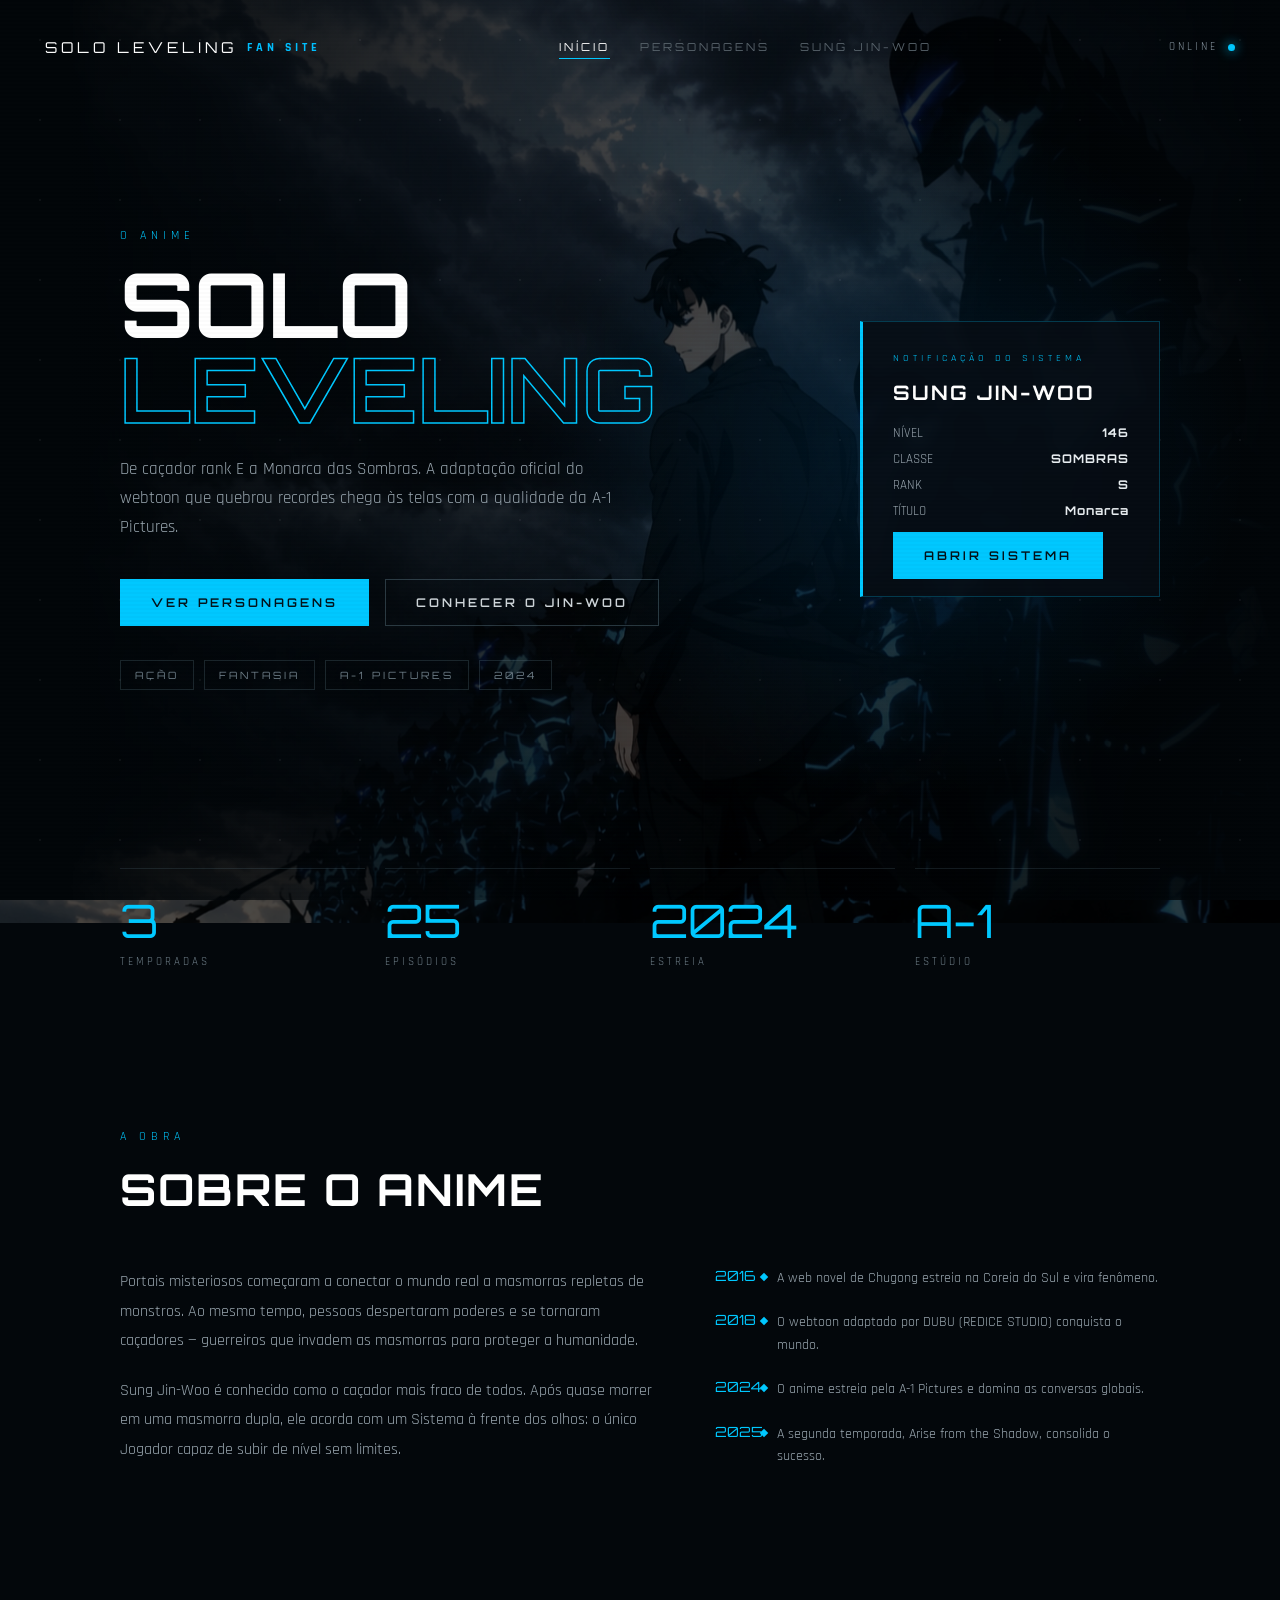
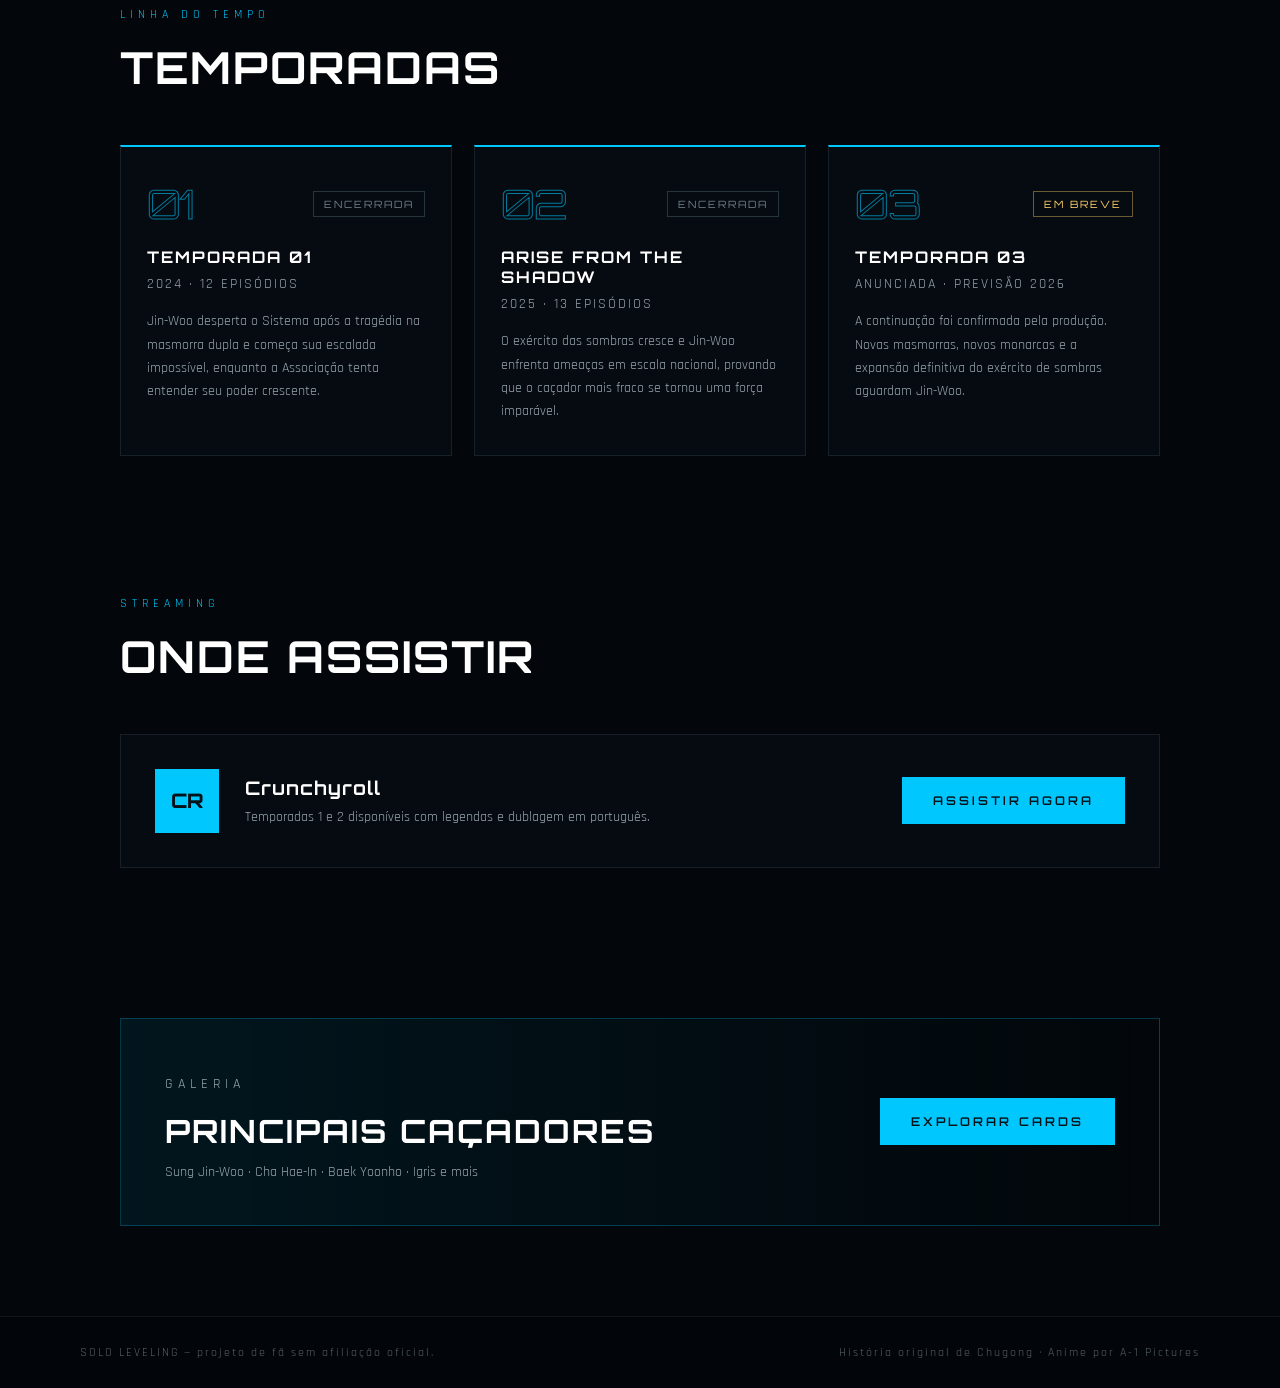
==== index.html @ c778646a "feat: implementar páginas de detalhes dos personagens e reformular a interface com novos assets e es" ====
<!DOCTYPE html>
<html lang="pt-BR">
<head>
    <meta charset="UTF-8">
    <meta name="viewport" content="width=device-width, initial-scale=1.0">

    <title>Solo Leveling | Fan Site do Anime</title>

    <link rel="stylesheet" href="css/base.css?v=4">
    <link rel="stylesheet" href="css/home.css?v=4">

    <link rel="preconnect" href="https://fonts.googleapis.com">
    <link rel="preconnect" href="https://fonts.gstatic.com" crossorigin>
    <link href="https://fonts.googleapis.com/css2?family=Rajdhani:wght@300;400;500;600;700&family=Orbitron:wght@400;500;600;700;800;900&display=swap" rel="stylesheet">
</head>

<body>

    <div class="background"></div>
    <div class="overlay"></div>
    <div class="particles"></div>
    <div class="scanlines"></div>

    <header>

        <a href="index.html" class="logo">
            <span>SOLO LEVELING</span>
            <strong>FAN SITE</strong>
        </a>

        <nav class="header-nav">
            <a href="index.html" class="header-link active">INÍCIO</a>
            <a href="personagens.html" class="header-link">PERSONAGENS</a>
            <a href="sung-jin-woo.html" class="header-link">SUNG JIN-WOO</a>
        </nav>

        <div class="status">
            ONLINE
            <span></span>
        </div>

    </header>

    <main class="wrap">

        <section class="hero" id="inicio">

            <div class="hero-copy reveal">
                <p class="eyebrow">O ANIME</p>
                <h1>SOLO <span>LEVELING</span></h1>
                <p class="lead">De caçador rank E a Monarca das Sombras. A adaptação oficial do webtoon que quebrou recordes chega às telas com a qualidade da A-1 Pictures.</p>

                <div class="hero-actions">
                    <a class="btn btn-primary" href="personagens.html">VER PERSONAGENS</a>
                    <a class="btn btn-ghost" href="sung-jin-woo.html">CONHECER O JIN-WOO</a>
                </div>

                <ul class="tag-row">
                    <li>AÇÃO</li>
                    <li>FANTASIA</li>
                    <li>A-1 PICTURES</li>
                    <li>2024</li>
                </ul>
            </div>

            <aside class="status-card reveal">
                <p class="sc-head">NOTIFICAÇÃO DO SISTEMA</p>
                <h2>SUNG JIN-WOO</h2>

                <div class="sc-list">
                    <div>NÍVEL<strong>146</strong></div>
                    <div>CLASSE<strong>SOMBRAS</strong></div>
                    <div>RANK<strong>S</strong></div>
                    <div>TÍTULO<strong>Monarca</strong></div>
                </div>

                <a class="btn btn-primary sc-btn" href="sung-jin-woo.html">ABRIR SISTEMA</a>
            </aside>

        </section>


        <section class="stats-row reveal">
            <div class="stat"><span class="stat-num" data-valor="3">0</span><small>TEMPORADAS</small></div>
            <div class="stat"><span class="stat-num" data-valor="25">0</span><small>EPISÓDIOS</small></div>
            <div class="stat"><span class="stat-num" data-valor="2024">0</span><small>ESTREIA</small></div>
            <div class="stat"><span class="stat-num">A-1</span><small>ESTÚDIO</small></div>
        </section>


        <section class="section" id="sobre">

            <header class="section-head reveal">
                <p class="eyebrow">A OBRA</p>
                <h2>SOBRE O ANIME</h2>
            </header>

            <div class="about-grid">

                <div class="about-text reveal">
                    <p>Portais misteriosos começaram a conectar o mundo real a masmorras repletas de monstros. Ao mesmo tempo, pessoas despertaram poderes e se tornaram caçadores — guerreiros que invadem as masmorras para proteger a humanidade.</p>
                    <p>Sung Jin-Woo é conhecido como o caçador mais fraco de todos. Após quase morrer em uma masmorra dupla, ele acorda com um Sistema à frente dos olhos: o único Jogador capaz de subir de nível sem limites.</p>
                </div>

                <ol class="timeline reveal">
                    <li><span>2016</span>A web novel de Chugong estreia na Coreia do Sul e vira fenômeno.</li>
                    <li><span>2018</span>O webtoon adaptado por DUBU (REDICE STUDIO) conquista o mundo.</li>
                    <li><span>2024</span>O anime estreia pela A-1 Pictures e domina as conversas globais.</li>
                    <li><span>2025</span>A segunda temporada, Arise from the Shadow, consolida o sucesso.</li>
                </ol>

            </div>

        </section>


        <section class="section" id="temporadas">

            <header class="section-head reveal">
                <p class="eyebrow">LINHA DO TEMPO</p>
                <h2>TEMPORADAS</h2>
            </header>

            <div class="seasons-grid">

                <article class="season-card reveal">
                    <div class="season-top">
                        <span class="season-num">01</span>
                        <span class="badge done">ENCERRADA</span>
                    </div>
                    <h3>TEMPORADA 01</h3>
                    <p class="season-meta">2024 · 12 EPISÓDIOS</p>
                    <p>Jin-Woo desperta o Sistema após a tragédia na masmorra dupla e começa sua escalada impossível, enquanto a Associação tenta entender seu poder crescente.</p>
                </article>

                <article class="season-card reveal">
                    <div class="season-top">
                        <span class="season-num">02</span>
                        <span class="badge done">ENCERRADA</span>
                    </div>
                    <h3>ARISE FROM THE SHADOW</h3>
                    <p class="season-meta">2025 · 13 EPISÓDIOS</p>
                    <p>O exército das sombras cresce e Jin-Woo enfrenta ameaças em escala nacional, provando que o caçador mais fraco se tornou uma força imparável.</p>
                </article>

                <article class="season-card reveal">
                    <div class="season-top">
                        <span class="season-num">03</span>
                        <span class="badge soon">EM BREVE</span>
                    </div>
                    <h3>TEMPORADA 03</h3>
                    <p class="season-meta">ANUNCIADA · PREVISÃO 2026</p>
                    <p>A continuação foi confirmada pela produção. Novas masmorras, novos monarcas e a expansão definitiva do exército de sombras aguardam Jin-Woo.</p>
                </article>

            </div>

        </section>


        <section class="section" id="onde-assistir">

            <header class="section-head reveal">
                <p class="eyebrow">STREAMING</p>
                <h2>ONDE ASSISTIR</h2>
            </header>

            <div class="watch-card reveal">
                <span class="watch-logo">CR</span>
                <div class="watch-info">
                    <h3>Crunchyroll</h3>
                    <p>Temporadas 1 e 2 disponíveis com legendas e dublagem em português.</p>
                </div>
                <a class="btn btn-primary" target="_blank" rel="noopener" href="https://www.crunchyroll.com/pt-br/search?q=solo%20leveling">ASSISTIR AGORA</a>
            </div>

        </section>


        <section class="cta-strip reveal">
            <div>
                <p class="eyebrow">GALERIA</p>
                <h2>PRINCIPAIS CAÇADORES</h2>
                <p>Sung Jin-Woo · Cha Hae-In · Baek Yoonho · Igris e mais</p>
            </div>
            <a class="btn btn-primary" href="personagens.html">EXPLORAR CARDS</a>
        </section>

    </main>

    <footer class="site-footer">

        <p>SOLO LEVELING — projeto de fã sem afiliação oficial.</p>
        <p>História original de Chugong · Anime por A-1 Pictures</p>

    </footer>

    <script src="js/home.js?v=4"></script>

</body>
</html>
---- css/base.css ----
* {
    margin: 0;
    padding: 0;
    box-sizing: border-box;
}

html {
    scroll-behavior: smooth;
}

body {
    width: 100%;
    height: 100vh;
    overflow: hidden;
    background: #03070b;
    color: #ffffff;
    font-family: "Rajdhani", sans-serif;
}

.background {
    position: fixed;
    inset: 0;
    background: url("../img/solo.png") center / cover no-repeat;
    filter: brightness(0.3) saturate(0.7);
    transform: scale(1.05);
    z-index: -3;
}

.overlay {
    position: fixed;
    inset: 0;
    background:
        radial-gradient(circle at 70% 50%, rgba(0, 150, 255, 0.12), transparent 35%),
        linear-gradient(90deg, #020609 5%, transparent 55%, #020609 100%);
    z-index: -2;
}

.particles {
    position: fixed;
    inset: 0;
    pointer-events: none;
    background-image: radial-gradient(rgba(255,255,255,0.35) 1px, transparent 1px);
    background-size: 80px 80px;
    opacity: 0.15;
    animation: particlesMove 20s linear infinite;
    z-index: -1;
}

@keyframes particlesMove {
    from { transform: translateY(0); }
    to { transform: translateY(-80px); }
}

.scanlines {
    position: fixed;
    inset: 0;
    pointer-events: none;
    background: repeating-linear-gradient(
        0deg,
        transparent,
        transparent 2px,
        rgba(0, 0, 0, 0.03) 2px,
        rgba(0, 0, 0, 0.03) 4px
    );
    z-index: 999;
    opacity: 0.5;
}

body > header {
    position: fixed;
    top: 35px;
    left: 45px;
    right: 45px;
    display: flex;
    justify-content: space-between;
    align-items: center;
    z-index: 20;
}

.logo {
    display: flex;
    align-items: center;
    gap: 10px;
    font-size: 15px;
    letter-spacing: 4px;
}

.logo span {
    color: #ffffff;
    font-family: "Orbitron", sans-serif;
}

.logo strong {
    color: #00bfff;
    font-size: 12px;
}

.header-nav {
    display: flex;
    gap: 30px;
}

.header-link {
    background: none;
    border: none;
    color: #58636b;
    font-family: "Orbitron", sans-serif;
    font-size: 11px;
    letter-spacing: 3px;
    cursor: pointer;
    transition: 0.3s;
    padding: 5px 0;
    position: relative;
}

.header-link::after {
    content: "";
    position: absolute;
    bottom: 0;
    left: 0;
    width: 0;
    height: 1px;
    background: #00c8ff;
    transition: 0.3s;
}

.header-link:hover,
.header-link.active {
    color: #ffffff;
}

.header-link.active::after,
.header-link:hover::after {
    width: 100%;
}

.status {
    display: flex;
    align-items: center;
    gap: 10px;
    font-size: 11px;
    letter-spacing: 3px;
    color: #8b9aa5;
}

.status span {
    width: 7px;
    height: 7px;
    background: #00c8ff;
    border-radius: 50%;
    box-shadow: 0 0 12px #00c8ff;
    animation: pulse 2s ease-in-out infinite;
}

@keyframes pulse {
    0%, 100% { opacity: 1; }
    50% { opacity: 0.4; }
}

.header-link {
    text-decoration: none;
}

.logo {
    text-decoration: none;
}


.site-footer {
    position: relative;
    z-index: 5;
    border-top: 1px solid rgba(100, 130, 145, 0.15);
    background: rgba(3, 7, 11, 0.85);
    padding: 28px 80px;

    display: flex;
    justify-content: space-between;
    flex-wrap: wrap;
    gap: 10px;
}

.site-footer p {
    color: #58636b;
    font-size: 12px;
    letter-spacing: 2px;
}


@media (max-width: 850px) {

    body > header {
        left: 25px;
        right: 25px;
    }

    .site-footer {
        padding: 22px 25px;
        flex-direction: column;
        align-items: flex-start;
    }
}
---- css/home.css ----
body {
    overflow-y: auto;
}


.wrap {
    position: relative;
    z-index: 5;
    max-width: 1200px;
    margin: 0 auto;
    padding: 0 80px;
}


.hero {
    min-height: 92vh;

    display: flex;
    align-items: center;
    justify-content: space-between;
    gap: 60px;

    padding-top: 90px;
}

.hero-copy {
    width: 55%;
}


.eyebrow {
    color: #00c8ff;
    font-size: 12px;
    letter-spacing: 5px;
    margin-bottom: 18px;
}

.hero h1 {
    font-family: 'Orbitron';
    font-size: clamp(56px, 7vw, 104px);
    line-height: 0.95;
    color: #fff;
}

.hero h1 span {
    color: transparent;
    -webkit-text-stroke: 1.5px #00c8ff;
}

.lead {
    margin-top: 24px;
    max-width: 520px;
    color: #9aa7b0;
    font-size: 17px;
    line-height: 1.7;
}


.hero-actions {
    margin-top: 38px;

    display: flex;
    flex-wrap: wrap;
    gap: 16px;
}


.btn {
    font-family: 'Orbitron';
    font-weight: 600;
    font-size: 12px;
    letter-spacing: 3px;
    padding: 15px 30px;
    text-decoration: none;
    transition: all 0.25s ease;
}

.btn-primary {
    background: #00c8ff;
    color: #04121a;
    border: 1px solid #00c8ff;
}

.btn-primary:hover {
    background: transparent;
    color: #00c8ff;
    box-shadow: 0 0 22px rgba(0, 200, 255, 0.35);
}

.btn-ghost {
    color: #cfd6da;
    border: 1px solid rgba(100, 130, 145, 0.4);
}

.btn-ghost:hover {
    border-color: #00c8ff;
    color: #00c8ff;
}


.tag-row {
    margin-top: 34px;

    display: flex;
    flex-wrap: wrap;
    gap: 10px;
    list-style: none;
}

.tag-row li {
    font-family: 'Orbitron';
    font-size: 10px;
    letter-spacing: 3px;
    color: #6f7f89;
    border: 1px solid rgba(100, 130, 145, 0.25);
    padding: 8px 14px;
}


.status-card {
    width: 300px;
    background: rgba(8, 14, 20, 0.85);
    backdrop-filter: blur(6px);
    border: 1px solid rgba(0, 200, 255, 0.25);
    border-left: 3px solid #00c8ff;
    padding: 30px;
    animation: cardFloat 4s ease-in-out infinite alternate;
}

@keyframes cardFloat {

    from {
        transform: translateY(-8px);
    }

    to {
        transform: translateY(10px);
    }
}

.sc-head {
    font-size: 10px;
    letter-spacing: 4px;
    color: #00c8ff;
    margin-bottom: 16px;
}

.status-card h2 {
    font-family: 'Orbitron';
    font-size: 20px;
    letter-spacing: 2px;
    color: #fff;
    margin-bottom: 20px;
}

.sc-list {
    display: flex;
    flex-direction: column;
    gap: 10px;
    margin-bottom: 26px;
}

.sc-list div {
    display: flex;
    justify-content: space-between;
    font-size: 13px;
    color: #9aa7b0;
}

.sc-list strong {
    font-family: 'Orbitron';
    font-size: 12px;
    letter-spacing: 1px;
    color: #e8eef1;
}

.sc-btn {
    width: 100%;
    text-align: center;
}


.stats-row {
    display: grid;
    grid-template-columns: repeat(4, 1fr);
    gap: 20px;
    padding: 40px 0 90px;
}

.stat {
    border-top: 1px solid rgba(100, 130, 145, 0.2);
    padding-top: 22px;
}

.stat-num {
    font-family: 'Orbitron';
    font-size: 46px;
    color: #00c8ff;
    display: block;
}

.stat small {
    color: #6f7f89;
    font-size: 11px;
    letter-spacing: 3px;
    margin-top: 6px;
    display: block;
}


.section {
    padding: 70px 0;
}

.section-head {
    margin-bottom: 50px;
}

.section-head h2 {
    font-family: 'Orbitron';
    font-size: clamp(28px, 4vw, 44px);
    letter-spacing: 2px;
    color: #fff;
}


.about-grid {
    display: grid;
    grid-template-columns: 1.2fr 1fr;
    gap: 60px;
    align-items: start;
}

.about-text p {
    color: #9aa7b0;
    line-height: 1.85;
    font-size: 16px;
}

.about-text p + p {
    margin-top: 20px;
}


.timeline {
    list-style: none;
    display: flex;
    flex-direction: column;
    gap: 22px;
}

.timeline li {
    position: relative;
    padding-left: 62px;
    color: #9aa7b0;
    font-size: 14px;
    line-height: 1.6;
}

.timeline span {
    position: absolute;
    left: 0;
    top: -2px;
    font-family: 'Orbitron';
    color: #00c8ff;
    font-size: 14px;
}

.timeline li::before {
    content: "";
    position: absolute;
    left: 46px;
    top: 7px;
    width: 6px;
    height: 6px;
    background: #00c8ff;
    transform: rotate(45deg);
}


.seasons-grid {
    display: grid;
    grid-template-columns: repeat(auto-fill, minmax(280px, 1fr));
    gap: 22px;
}

.season-card {
    background: rgba(8, 14, 20, 0.75);
    border: 1px solid rgba(100, 130, 145, 0.18);
    border-top: 2px solid #00c8ff;
    padding: 32px 26px;
    transition: transform 0.3s ease, border-color 0.3s ease;
}

.season-card:hover {
    transform: translateY(-6px);
    border-color: rgba(0, 200, 255, 0.45);
}

.season-top {
    display: flex;
    justify-content: space-between;
    align-items: center;
    margin-bottom: 18px;
}

.season-num {
    font-family: 'Orbitron';
    font-size: 40px;
    color: transparent;
    -webkit-text-stroke: 1px rgba(0, 200, 255, 0.6);
}

.badge {
    font-family: 'Orbitron';
    font-size: 10px;
    letter-spacing: 2px;
    padding: 6px 10px;
    border: 1px solid;
}

.badge.done {
    color: #6f7f89;
    border-color: rgba(100, 130, 145, 0.35);
}

.badge.soon {
    color: #ffd166;
    border-color: rgba(255, 209, 102, 0.4);
}

.season-card h3 {
    font-family: 'Orbitron';
    font-size: 16px;
    letter-spacing: 2px;
    color: #fff;
    margin-bottom: 6px;
}

.season-meta {
    font-size: 11px;
    letter-spacing: 2px;
    color: #00c8ff;
    margin-bottom: 14px;
}

.season-card > p {
    font-size: 14px;
    color: #9aa7b0;
    line-height: 1.65;
}


.watch-card {
    display: flex;
    align-items: center;
    flex-wrap: wrap;
    gap: 26px;
    background: rgba(8, 14, 20, 0.75);
    border: 1px solid rgba(100, 130, 145, 0.18);
    padding: 34px;
}

.watch-logo {
    width: 64px;
    height: 64px;
    flex: none;

    display: flex;
    align-items: center;
    justify-content: center;

    font-family: 'Orbitron';
    font-weight: 800;
    font-size: 20px;
    color: #04121a;
    background: #00c8ff;
}

.watch-info h3 {
    font-family: 'Orbitron';
    letter-spacing: 1px;
    color: #fff;
    margin-bottom: 8px;
}

.watch-info p {
    color: #9aa7b0;
    font-size: 14px;
}

.watch-card .btn {
    margin-left: auto;
}


.cta-strip {
    display: flex;
    align-items: center;
    justify-content: space-between;
    flex-wrap: wrap;
    gap: 30px;

    border: 1px solid rgba(0, 200, 255, 0.25);
    background: linear-gradient(90deg, rgba(0, 200, 255, 0.08), rgba(0, 200, 255, 0));
    padding: 44px;
    margin: 80px 0 90px;
}

.cta-strip h2 {
    font-family: 'Orbitron';
    font-size: clamp(22px, 3vw, 32px);
    letter-spacing: 2px;
    color: #fff;
}

.cta-strip p {
    color: #9aa7b0;
    font-size: 14px;
    margin-top: 12px;
}


.reveal {
    opacity: 0;
    transform: translateY(26px);
    transition: opacity 0.7s ease, transform 0.7s ease;
}

.reveal.visible {
    opacity: 1;
    transform: none;
}


@media (max-width: 1100px) {

    .wrap {
        padding: 0 40px;
    }

    .hero {
        flex-direction: column-reverse;
        justify-content: center;
        min-height: auto;
        padding-top: 130px;
    }

    .hero-copy {
        width: 100%;
    }

    .about-grid {
        grid-template-columns: 1fr;
        gap: 40px;
    }

    .watch-card .btn {
        margin-left: 0;
    }
}

@media (max-width: 850px) {

    .wrap {
        padding: 0 25px;
    }

    .stats-row {
        grid-template-columns: repeat(2, 1fr);
    }

    .status-card {
        width: 100%;
    }

    .cta-strip {
        padding: 30px 24px;
    }
}
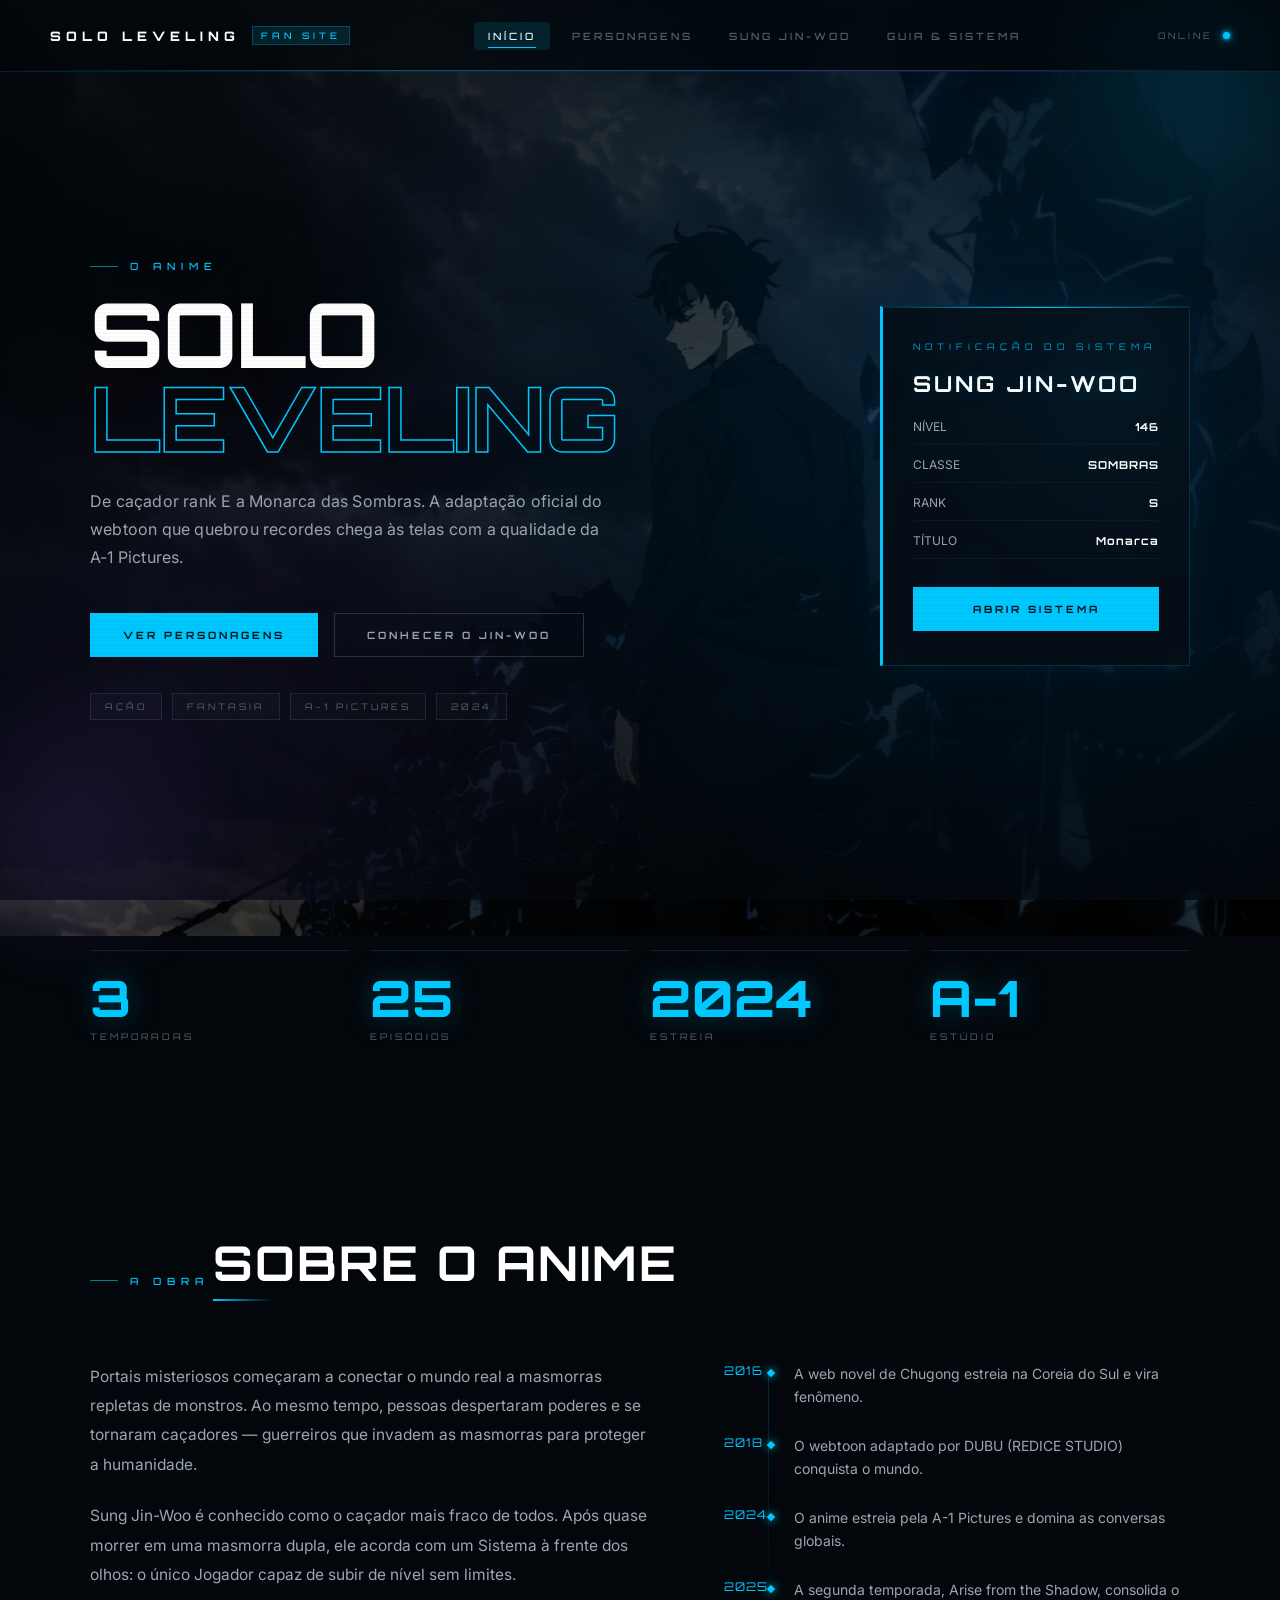
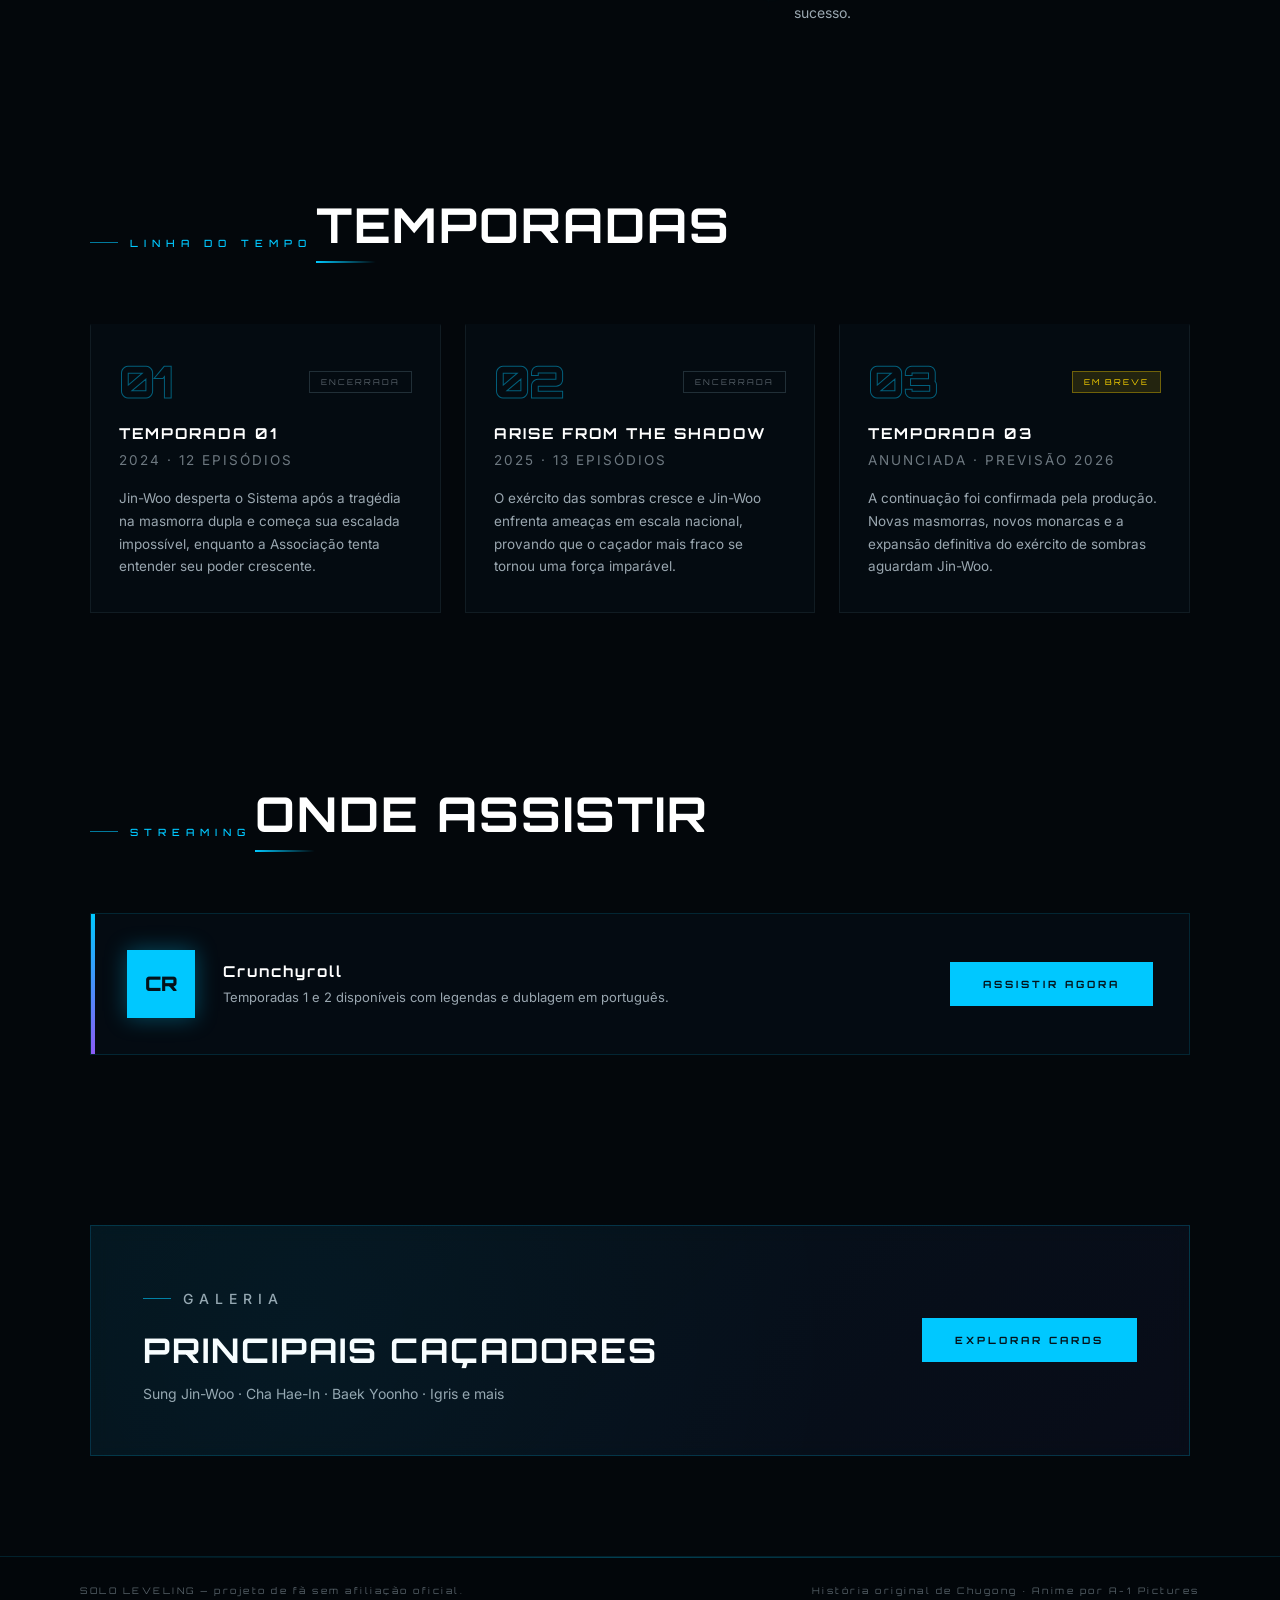
==== commit 32175ad7: "improvements" ====
--- a/index.html
+++ b/index.html
@@ -4,14 +4,14 @@
     <meta charset="UTF-8">
     <meta name="viewport" content="width=device-width, initial-scale=1.0">
 
-    <title>Solo Leveling | Fan Site do Anime</title>
-
-    <link rel="stylesheet" href="css/base.css?v=4">
-    <link rel="stylesheet" href="css/home.css?v=4">
+    <title>SoloLeveling | Fan Site do Anime</title>
+
+    <link rel="stylesheet" href="css/base.css?v=5">
+    <link rel="stylesheet" href="css/home.css?v=5">
 
     <link rel="preconnect" href="https://fonts.googleapis.com">
     <link rel="preconnect" href="https://fonts.gstatic.com" crossorigin>
-    <link href="https://fonts.googleapis.com/css2?family=Rajdhani:wght@300;400;500;600;700&family=Orbitron:wght@400;500;600;700;800;900&display=swap" rel="stylesheet">
+    <link href="https://fonts.googleapis.com/css2?family=Rajdhani:wght@300;400;500;600;700&family=Orbitron:wght@400;500;600;700;800;900&family=Inter:wght@300;400;500;600&display=swap" rel="stylesheet">
 </head>
 
 <body>
@@ -30,8 +30,17 @@
 
         <nav class="header-nav">
             <a href="index.html" class="header-link active">INÍCIO</a>
-            <a href="personagens.html" class="header-link">PERSONAGENS</a>
+            <div class="dropdown">
+                <a href="personagens.html" class="header-link dropdown-toggle" aria-haspopup="true" aria-expanded="false">PERSONAGENS</a>
+                <ul class="dropdown-menu">
+                    <li><a href="sung-jin-woo.html" class="dropdown-item">SUNG JIN-WOO</a></li>
+                    <li><a href="cha-haa-in.html" class="dropdown-item">CHA HAE-IN</a></li>
+                    <li><a href="antares.html" class="dropdown-item">ANTARES</a></li>
+                    <!-- Add more character links here -->
+                </ul>
+            </div>
             <a href="sung-jin-woo.html" class="header-link">SUNG JIN-WOO</a>
+            <a href="guia-sistema.html" class="header-link">GUIA & SISTEMA</a>
         </nav>
 
         <div class="status">
@@ -195,7 +204,14 @@
 
     </footer>
 
-    <script src="js/home.js?v=4"></script>
+    <script src="js/home.js?v=5"></script>
+    <script>
+      // Header glass effect on scroll
+      const hdr = document.querySelector('header');
+      const onScroll = () => hdr.classList.toggle('scrolled', window.scrollY > 20);
+      window.addEventListener('scroll', onScroll, { passive: true });
+      onScroll();
+    </script>
 
 </body>
 </html>
--- a/css/base.css
+++ b/css/base.css
@@ -1,201 +1,519 @@
-* {
-    margin: 0;
-    padding: 0;
-    box-sizing: border-box;
+/* =====================================================
+   BASE.CSS v5 — ULTRA EVOLVED | Solo Leveling Fan Site
+   Sistema de Tokens + Efeitos Premium
+   ===================================================== */
+
+/* ── Google Font Import ─────────────────────────────── */
+@import url('https://fonts.googleapis.com/css2?family=Orbitron:wght@400;500;600;700;800;900&family=Rajdhani:wght@300;400;500;600;700&family=Inter:wght@300;400;500;600&display=swap');
+
+/* ── Design Tokens ──────────────────────────────────── */
+:root {
+  /* Colors */
+  --c-bg:           #03070b;
+  --c-surface:      rgba(4, 10, 16, 0.82);
+  --c-surface-2:    rgba(8, 18, 28, 0.75);
+  --c-border:       rgba(0, 200, 255, 0.14);
+  --c-border-hover: rgba(0, 200, 255, 0.45);
+  --c-cyan:         #00c8ff;
+  --c-cyan-dim:     rgba(0, 200, 255, 0.12);
+  --c-cyan-glow:    rgba(0, 200, 255, 0.35);
+  --c-red:          #ff0040;
+  --c-red-dim:      rgba(255, 0, 64, 0.12);
+  --c-purple:       #8b5cf6;
+  --c-purple-dim:   rgba(139, 92, 246, 0.12);
+  --c-gold:         #ffd700;
+  --c-gold-dim:     rgba(255, 215, 0, 0.12);
+  --c-orange:       #ff6b35;
+  --c-text:         #ffffff;
+  --c-text-muted:   #9aa7b0;
+  --c-text-dim:     #58636b;
+
+  /* Typography */
+  --f-display:  'Orbitron', sans-serif;
+  --f-body:     'Rajdhani', sans-serif;
+  --f-ui:       'Inter', sans-serif;
+
+  /* Spacing */
+  --radius-sm:  4px;
+  --radius-md:  8px;
+  --radius-lg:  16px;
+
+  /* Transitions */
+  --ease-fast:  0.2s cubic-bezier(0.4, 0, 0.2, 1);
+  --ease-std:   0.35s cubic-bezier(0.4, 0, 0.2, 1);
+  --ease-slow:  0.6s cubic-bezier(0.4, 0, 0.2, 1);
+}
+
+/* ── Reset ──────────────────────────────────────────── */
+*, *::before, *::after {
+  margin: 0;
+  padding: 0;
+  box-sizing: border-box;
 }
 
 html {
-    scroll-behavior: smooth;
-}
-
+  scroll-behavior: smooth;
+  font-size: 16px;
+}
+
+/* ── Body ───────────────────────────────────────────── */
 body {
-    width: 100%;
-    height: 100vh;
-    overflow: hidden;
-    background: #03070b;
-    color: #ffffff;
-    font-family: "Rajdhani", sans-serif;
-}
-
+  width: 100%;
+  min-height: 100vh;
+  background: var(--c-bg);
+  color: var(--c-text);
+  font-family: var(--f-body);
+  overflow-x: hidden;
+  -webkit-font-smoothing: antialiased;
+}
+
+/* ── Background Layer — Ken Burns + Chroma ──────────── */
 .background {
-    position: fixed;
-    inset: 0;
-    background: url("../img/solo.png") center / cover no-repeat;
-    filter: brightness(0.3) saturate(0.7);
-    transform: scale(1.05);
-    z-index: -3;
-}
-
+  position: fixed;
+  inset: 0;
+  background: url('../img/solo.png') center / cover no-repeat;
+  filter: brightness(0.22) saturate(0.6) hue-rotate(10deg);
+  transform: scale(1.08);
+  animation: kenBurns 24s ease-in-out infinite alternate;
+  z-index: -3;
+}
+
+@keyframes kenBurns {
+  from { transform: scale(1.08) translate(0, 0); }
+  to   { transform: scale(1.14) translate(-1%, 1%); }
+}
+
+/* ── Overlay — Dual Radial Gradients ───────────────── */
 .overlay {
-    position: fixed;
-    inset: 0;
-    background:
-        radial-gradient(circle at 70% 50%, rgba(0, 150, 255, 0.12), transparent 35%),
-        linear-gradient(90deg, #020609 5%, transparent 55%, #020609 100%);
-    z-index: -2;
-}
-
+  position: fixed;
+  inset: 0;
+  background:
+    radial-gradient(ellipse 60% 70% at 80% 40%, rgba(0, 150, 255, 0.14), transparent),
+    radial-gradient(ellipse 40% 50% at 15% 80%, rgba(139, 92, 246, 0.07), transparent),
+    linear-gradient(180deg, rgba(3,7,11,0.55) 0%, transparent 40%, rgba(3,7,11,0.7) 100%),
+    linear-gradient(90deg, rgba(3,7,11,0.6) 0%, transparent 35%, transparent 65%, rgba(3,7,11,0.6) 100%);
+  z-index: -2;
+}
+
+/* ── Particles — Aurora Grid ────────────────────────── */
 .particles {
-    position: fixed;
-    inset: 0;
-    pointer-events: none;
-    background-image: radial-gradient(rgba(255,255,255,0.35) 1px, transparent 1px);
-    background-size: 80px 80px;
-    opacity: 0.15;
-    animation: particlesMove 20s linear infinite;
-    z-index: -1;
-}
-
-@keyframes particlesMove {
-    from { transform: translateY(0); }
-    to { transform: translateY(-80px); }
-}
-
+  position: fixed;
+  inset: 0;
+  pointer-events: none;
+  z-index: -1;
+  overflow: hidden;
+}
+
+.particles::before {
+  content: '';
+  position: absolute;
+  inset: 0;
+  background-image:
+    radial-gradient(rgba(0,200,255,0.30) 1px, transparent 1px);
+  background-size: 90px 90px;
+  animation: gridDrift 25s linear infinite;
+  opacity: 0.1;
+}
+
+.particles::after {
+  content: '';
+  position: absolute;
+  inset: 0;
+  background-image:
+    radial-gradient(rgba(139,92,246,0.22) 1px, transparent 1px);
+  background-size: 60px 60px;
+  animation: gridDrift 18s linear infinite reverse;
+  opacity: 0.06;
+}
+
+@keyframes gridDrift {
+  from { transform: translateY(0) translateX(0); }
+  to   { transform: translateY(-90px) translateX(-30px); }
+}
+
+/* ── Scanlines ──────────────────────────────────────── */
 .scanlines {
-    position: fixed;
-    inset: 0;
-    pointer-events: none;
-    background: repeating-linear-gradient(
-        0deg,
-        transparent,
-        transparent 2px,
-        rgba(0, 0, 0, 0.03) 2px,
-        rgba(0, 0, 0, 0.03) 4px
-    );
-    z-index: 999;
-    opacity: 0.5;
-}
+  position: fixed;
+  inset: 0;
+  pointer-events: none;
+  background: repeating-linear-gradient(
+    0deg,
+    transparent,
+    transparent 2px,
+    rgba(0, 0, 0, 0.025) 2px,
+    rgba(0, 0, 0, 0.025) 4px
+  );
+  z-index: 998;
+  animation: scanlineShift 8s linear infinite;
+}
+
+@keyframes scanlineShift {
+  from { background-position: 0 0; }
+  to   { background-position: 0 -40px; }
+}
+
+/* ── Ambient Neon Corner Accents ────────────────────── */
+body::before {
+  content: '';
+  position: fixed;
+  top: -120px;
+  right: -120px;
+  width: 400px;
+  height: 400px;
+  background: radial-gradient(circle, rgba(0,200,255,0.12) 0%, transparent 70%);
+  border-radius: 50%;
+  pointer-events: none;
+  z-index: -1;
+  animation: ambientPulse 6s ease-in-out infinite alternate;
+}
+
+body::after {
+  content: '';
+  position: fixed;
+  bottom: -100px;
+  left: -100px;
+  width: 350px;
+  height: 350px;
+  background: radial-gradient(circle, rgba(139,92,246,0.1) 0%, transparent 70%);
+  border-radius: 50%;
+  pointer-events: none;
+  z-index: -1;
+  animation: ambientPulse 8s ease-in-out infinite alternate-reverse;
+}
+
+@keyframes ambientPulse {
+  from { opacity: 0.5; transform: scale(0.9); }
+  to   { opacity: 1;   transform: scale(1.1); }
+}
+
+/* ═══════════════════════════════════════════════════════
+   HEADER — Glassmorphism Pro
+   ═══════════════════════════════════════════════════════ */
 
 body > header {
-    position: fixed;
-    top: 35px;
-    left: 45px;
-    right: 45px;
-    display: flex;
-    justify-content: space-between;
-    align-items: center;
-    z-index: 20;
-}
-
+  position: fixed;
+  top: 0;
+  left: 0;
+  right: 0;
+  display: flex;
+  justify-content: space-between;
+  align-items: center;
+  padding: 0 50px;
+  height: 72px;
+  z-index: 900;
+  background: rgba(3, 7, 11, 0.72);
+  backdrop-filter: blur(20px) saturate(160%);
+  -webkit-backdrop-filter: blur(20px) saturate(160%);
+  border-bottom: 1px solid var(--c-border);
+  transition: background var(--ease-std), box-shadow var(--ease-std);
+}
+
+body > header::after {
+  content: '';
+  position: absolute;
+  bottom: 0;
+  left: 0;
+  right: 0;
+  height: 1px;
+  background: linear-gradient(90deg, transparent, var(--c-cyan) 30%, var(--c-purple) 70%, transparent);
+  opacity: 0.4;
+}
+
+body > header.scrolled {
+  background: rgba(3, 7, 11, 0.92);
+  box-shadow: 0 4px 40px rgba(0,0,0,0.5), 0 1px 0 var(--c-border);
+}
+
+/* ── Logo ───────────────────────────────────────────── */
 .logo {
-    display: flex;
-    align-items: center;
-    gap: 10px;
-    font-size: 15px;
-    letter-spacing: 4px;
+  display: flex;
+  align-items: center;
+  gap: 12px;
+  text-decoration: none;
+  position: relative;
 }
 
 .logo span {
-    color: #ffffff;
-    font-family: "Orbitron", sans-serif;
+  font-family: var(--f-display);
+  font-size: 13px;
+  font-weight: 800;
+  letter-spacing: 5px;
+  color: var(--c-text);
+  transition: color var(--ease-fast);
 }
 
 .logo strong {
-    color: #00bfff;
-    font-size: 12px;
-}
-
+  font-family: var(--f-display);
+  font-size: 9px;
+  font-weight: 500;
+  letter-spacing: 4px;
+  color: var(--c-cyan);
+  background: var(--c-cyan-dim);
+  border: 1px solid rgba(0,200,255,0.25);
+  padding: 3px 8px;
+  transition: background var(--ease-fast), box-shadow var(--ease-fast);
+}
+
+.logo:hover strong {
+  background: rgba(0,200,255,0.2);
+  box-shadow: 0 0 16px var(--c-cyan-glow);
+}
+
+.logo:hover span {
+  color: var(--c-cyan);
+}
+
+/* ── Nav ────────────────────────────────────────────── */
 .header-nav {
-    display: flex;
-    gap: 30px;
+  display: flex;
+  align-items: center;
+  gap: 8px;
 }
 
 .header-link {
-    background: none;
-    border: none;
-    color: #58636b;
-    font-family: "Orbitron", sans-serif;
-    font-size: 11px;
-    letter-spacing: 3px;
-    cursor: pointer;
-    transition: 0.3s;
-    padding: 5px 0;
-    position: relative;
+  background: none;
+  border: none;
+  color: var(--c-text-dim);
+  font-family: var(--f-display);
+  font-size: 10px;
+  font-weight: 500;
+  letter-spacing: 3px;
+  cursor: pointer;
+  text-decoration: none;
+  padding: 8px 14px;
+  position: relative;
+  border-radius: var(--radius-sm);
+  transition: color var(--ease-fast), background var(--ease-fast);
+}
+
+.header-link::before {
+  content: '';
+  position: absolute;
+  inset: 0;
+  border-radius: var(--radius-sm);
+  background: var(--c-cyan-dim);
+  opacity: 0;
+  transition: opacity var(--ease-fast);
 }
 
 .header-link::after {
-    content: "";
-    position: absolute;
-    bottom: 0;
-    left: 0;
-    width: 0;
-    height: 1px;
-    background: #00c8ff;
-    transition: 0.3s;
+  content: '';
+  position: absolute;
+  bottom: 2px;
+  left: 14px;
+  right: 14px;
+  height: 1px;
+  background: var(--c-cyan);
+  transform: scaleX(0);
+  transform-origin: center;
+  transition: transform var(--ease-std);
 }
 
 .header-link:hover,
 .header-link.active {
-    color: #ffffff;
+  color: var(--c-text);
+}
+
+.header-link:hover::before,
+.header-link.active::before {
+  opacity: 1;
 }
 
 .header-link.active::after,
 .header-link:hover::after {
-    width: 100%;
-}
-
+  transform: scaleX(1);
+}
+
+/* ── Dropdown Menu ──────────────────────────────────── */
+.dropdown {
+  position: relative;
+}
+
+.dropdown-toggle::after {
+  content: '▾';
+  margin-left: 6px;
+  font-size: 8px;
+  transition: transform var(--ease-fast);
+  display: inline-block;
+}
+
+.dropdown:hover .dropdown-toggle::after,
+.dropdown:focus-within .dropdown-toggle::after {
+  transform: rotate(180deg);
+}
+
+.dropdown-menu {
+  position: absolute;
+  top: calc(100% + 12px);
+  left: 50%;
+  transform: translateX(-50%) translateY(-8px);
+  min-width: 220px;
+  list-style: none;
+  background: rgba(4, 10, 16, 0.97);
+  backdrop-filter: blur(24px) saturate(160%);
+  border: 1px solid var(--c-border);
+  border-top: 2px solid var(--c-cyan);
+  padding: 8px 0;
+  box-shadow:
+    0 20px 60px rgba(0,0,0,0.7),
+    0 0 40px rgba(0,200,255,0.06),
+    inset 0 1px 0 rgba(0,200,255,0.1);
+  opacity: 0;
+  visibility: hidden;
+  pointer-events: none;
+  transition:
+    opacity var(--ease-std),
+    transform var(--ease-std),
+    visibility var(--ease-std);
+  z-index: 910;
+}
+
+.dropdown:hover .dropdown-menu,
+.dropdown:focus-within .dropdown-menu {
+  opacity: 1;
+  visibility: visible;
+  pointer-events: all;
+  transform: translateX(-50%) translateY(0);
+}
+
+.dropdown-menu::before {
+  content: '';
+  position: absolute;
+  top: -7px;
+  left: 50%;
+  transform: translateX(-50%);
+  width: 12px;
+  height: 6px;
+  background: var(--c-cyan);
+  clip-path: polygon(50% 0%, 0% 100%, 100% 100%);
+}
+
+.dropdown-item {
+  display: block;
+  padding: 11px 20px;
+  font-family: var(--f-display);
+  font-size: 9px;
+  letter-spacing: 2.5px;
+  color: var(--c-text-dim);
+  text-decoration: none;
+  transition: color var(--ease-fast), background var(--ease-fast), padding var(--ease-fast);
+  position: relative;
+  border-left: 2px solid transparent;
+}
+
+.dropdown-item:hover {
+  color: var(--c-cyan);
+  background: var(--c-cyan-dim);
+  padding-left: 26px;
+  border-left-color: var(--c-cyan);
+}
+
+/* ── Status Indicator ───────────────────────────────── */
 .status {
-    display: flex;
-    align-items: center;
-    gap: 10px;
-    font-size: 11px;
-    letter-spacing: 3px;
-    color: #8b9aa5;
+  display: flex;
+  align-items: center;
+  gap: 10px;
+  font-family: var(--f-display);
+  font-size: 9px;
+  letter-spacing: 3px;
+  color: var(--c-text-dim);
 }
 
 .status span {
-    width: 7px;
-    height: 7px;
-    background: #00c8ff;
-    border-radius: 50%;
-    box-shadow: 0 0 12px #00c8ff;
-    animation: pulse 2s ease-in-out infinite;
-}
-
-@keyframes pulse {
-    0%, 100% { opacity: 1; }
-    50% { opacity: 0.4; }
-}
-
-.header-link {
-    text-decoration: none;
-}
-
-.logo {
-    text-decoration: none;
-}
-
+  width: 7px;
+  height: 7px;
+  background: var(--c-cyan);
+  border-radius: 50%;
+  box-shadow: 0 0 12px var(--c-cyan), 0 0 4px var(--c-cyan);
+  animation: statusPulse 2.2s ease-in-out infinite;
+}
+
+@keyframes statusPulse {
+  0%, 100% { opacity: 1; box-shadow: 0 0 12px var(--c-cyan), 0 0 4px var(--c-cyan); }
+  50%       { opacity: 0.4; box-shadow: 0 0 4px var(--c-cyan); }
+}
+
+/* ═══════════════════════════════════════════════════════
+   FOOTER
+   ═══════════════════════════════════════════════════════ */
 
 .site-footer {
-    position: relative;
-    z-index: 5;
-    border-top: 1px solid rgba(100, 130, 145, 0.15);
-    background: rgba(3, 7, 11, 0.85);
-    padding: 28px 80px;
-
-    display: flex;
-    justify-content: space-between;
-    flex-wrap: wrap;
-    gap: 10px;
+  position: relative;
+  z-index: 5;
+  border-top: 1px solid var(--c-border);
+  background: rgba(3, 7, 11, 0.9);
+  padding: 28px 80px;
+  display: flex;
+  justify-content: space-between;
+  flex-wrap: wrap;
+  gap: 10px;
+}
+
+.site-footer::before {
+  content: '';
+  position: absolute;
+  top: 0;
+  left: 0;
+  right: 0;
+  height: 1px;
+  background: linear-gradient(90deg, transparent, var(--c-cyan), transparent);
+  opacity: 0.3;
 }
 
 .site-footer p {
-    color: #58636b;
-    font-size: 12px;
-    letter-spacing: 2px;
-}
-
-
-@media (max-width: 850px) {
-
-    body > header {
-        left: 25px;
-        right: 25px;
-    }
-
-    .site-footer {
-        padding: 22px 25px;
-        flex-direction: column;
-        align-items: flex-start;
-    }
+  color: var(--c-text-dim);
+  font-family: var(--f-display);
+  font-size: 9px;
+  letter-spacing: 2.5px;
+}
+
+/* ═══════════════════════════════════════════════════════
+   UTILITY — Reveal Animation
+   ═══════════════════════════════════════════════════════ */
+
+.reveal {
+  opacity: 0;
+  transform: translateY(28px);
+  transition: opacity 0.8s var(--ease-slow), transform 0.8s var(--ease-slow);
+}
+
+.reveal.visible {
+  opacity: 1;
+  transform: none;
+}
+
+/* ── Stagger delays for reveals ─────────────────────── */
+.reveal:nth-child(2) { transition-delay: 0.1s; }
+.reveal:nth-child(3) { transition-delay: 0.2s; }
+.reveal:nth-child(4) { transition-delay: 0.3s; }
+
+/* ═══════════════════════════════════════════════════════
+   RESPONSIVE
+   ═══════════════════════════════════════════════════════ */
+
+@media (max-width: 900px) {
+  body > header {
+    padding: 0 25px;
+  }
+
+  .site-footer {
+    padding: 22px 25px;
+    flex-direction: column;
+    align-items: flex-start;
+  }
+
+  .dropdown-menu {
+    left: 0;
+    transform: translateX(0) translateY(-8px);
+  }
+
+  .dropdown:hover .dropdown-menu,
+  .dropdown:focus-within .dropdown-menu {
+    transform: translateX(0) translateY(0);
+  }
+
+  .dropdown-menu::before {
+    left: 30px;
+    transform: none;
+  }
 }
--- a/css/home.css
+++ b/css/home.css
@@ -1,480 +1,773 @@
-body {
-    overflow-y: auto;
-}
-
-
+/* =====================================================
+   HOME.CSS v5 — ULTRA EVOLVED | Solo Leveling Fan Site
+   ===================================================== */
+
+/* ── Scroll reset ───────────────────────────────────── */
+body { overflow-y: auto; }
+
+/* ── Wrapper ────────────────────────────────────────── */
 .wrap {
-    position: relative;
-    z-index: 5;
-    max-width: 1200px;
-    margin: 0 auto;
-    padding: 0 80px;
-}
-
+  position: relative;
+  z-index: 5;
+  max-width: 1260px;
+  margin: 0 auto;
+  padding: 0 80px;
+}
+
+/* ═══════════════════════════════════════════════════════
+   HERO
+   ═══════════════════════════════════════════════════════ */
 
 .hero {
-    min-height: 92vh;
-
-    display: flex;
-    align-items: center;
-    justify-content: space-between;
-    gap: 60px;
-
-    padding-top: 90px;
-}
-
-.hero-copy {
-    width: 55%;
-}
-
-
+  min-height: 100vh;
+  display: flex;
+  align-items: center;
+  justify-content: space-between;
+  gap: 60px;
+  padding-top: 72px;
+  position: relative;
+}
+
+/* Glowing scan line on the hero area */
+.hero::before {
+  content: '';
+  position: absolute;
+  top: 0;
+  left: -80px;
+  right: -80px;
+  height: 1px;
+  background: linear-gradient(90deg,
+    transparent 0%,
+    var(--c-cyan) 30%,
+    var(--c-purple) 70%,
+    transparent 100%
+  );
+  opacity: 0.2;
+  animation: heroBorderGlow 4s ease-in-out infinite alternate;
+}
+
+@keyframes heroBorderGlow {
+  from { opacity: 0.15; filter: blur(0px); }
+  to   { opacity: 0.4;  filter: blur(1px); }
+}
+
+.hero-copy { width: 56%; }
+
+/* ── Eyebrow ─────────────────────────────────────────── */
 .eyebrow {
-    color: #00c8ff;
-    font-size: 12px;
-    letter-spacing: 5px;
-    margin-bottom: 18px;
-}
-
+  font-family: var(--f-display);
+  font-size: 10px;
+  font-weight: 500;
+  letter-spacing: 6px;
+  color: var(--c-cyan);
+  margin-bottom: 20px;
+  display: inline-flex;
+  align-items: center;
+  gap: 12px;
+}
+
+.eyebrow::before {
+  content: '';
+  display: block;
+  width: 28px;
+  height: 1px;
+  background: var(--c-cyan);
+  flex-shrink: 0;
+  opacity: 0.6;
+}
+
+/* ── H1 ─────────────────────────────────────────────── */
 .hero h1 {
-    font-family: 'Orbitron';
-    font-size: clamp(56px, 7vw, 104px);
-    line-height: 0.95;
-    color: #fff;
+  font-family: var(--f-display);
+  font-size: clamp(52px, 7vw, 108px);
+  line-height: 0.93;
+  letter-spacing: -1px;
+  color: var(--c-text);
+  position: relative;
 }
 
 .hero h1 span {
-    color: transparent;
-    -webkit-text-stroke: 1.5px #00c8ff;
-}
-
+  color: transparent;
+  -webkit-text-stroke: 1.5px var(--c-cyan);
+  position: relative;
+}
+
+/* Glitch effect on hover */
+.hero h1:hover span {
+  animation: textGlitch 0.5s steps(2) forwards;
+}
+
+@keyframes textGlitch {
+  0%   { -webkit-text-stroke-color: var(--c-cyan); transform: translate(0); }
+  25%  { -webkit-text-stroke-color: var(--c-red);  transform: translate(-3px, 1px); }
+  50%  { -webkit-text-stroke-color: var(--c-cyan); transform: translate(3px, -1px); }
+  75%  { -webkit-text-stroke-color: var(--c-purple); transform: translate(-2px, 2px); }
+  100% { -webkit-text-stroke-color: var(--c-cyan); transform: translate(0); }
+}
+
+/* ── Lead Text ──────────────────────────────────────── */
 .lead {
-    margin-top: 24px;
-    max-width: 520px;
-    color: #9aa7b0;
-    font-size: 17px;
-    line-height: 1.7;
-}
-
-
+  margin-top: 28px;
+  max-width: 530px;
+  color: var(--c-text-muted);
+  font-family: var(--f-ui);
+  font-size: 16px;
+  font-weight: 400;
+  line-height: 1.75;
+  letter-spacing: 0.2px;
+}
+
+/* ── Action Buttons ─────────────────────────────────── */
 .hero-actions {
-    margin-top: 38px;
-
-    display: flex;
-    flex-wrap: wrap;
+  margin-top: 42px;
+  display: flex;
+  flex-wrap: wrap;
+  gap: 16px;
+}
+
+/* Shared button base */
+.btn {
+  font-family: var(--f-display);
+  font-weight: 700;
+  font-size: 10px;
+  letter-spacing: 3px;
+  padding: 15px 32px;
+  text-decoration: none;
+  cursor: pointer;
+  border: none;
+  display: inline-flex;
+  align-items: center;
+  gap: 8px;
+  position: relative;
+  overflow: hidden;
+  transition: color var(--ease-fast), background var(--ease-fast), box-shadow var(--ease-fast);
+}
+
+/* Shimmer sweep on hover */
+.btn::after {
+  content: '';
+  position: absolute;
+  inset: 0;
+  background: linear-gradient(
+    105deg,
+    transparent 30%,
+    rgba(255,255,255,0.12) 50%,
+    transparent 70%
+  );
+  transform: translateX(-100%);
+  transition: transform 0.45s ease;
+}
+
+.btn:hover::after { transform: translateX(100%); }
+
+/* Primary */
+.btn-primary {
+  background: var(--c-cyan);
+  color: #04121a;
+  border: 1px solid var(--c-cyan);
+}
+
+.btn-primary:hover {
+  background: transparent;
+  color: var(--c-cyan);
+  box-shadow:
+    0 0 22px var(--c-cyan-glow),
+    inset 0 0 12px rgba(0,200,255,0.08);
+}
+
+/* Ghost */
+.btn-ghost {
+  color: var(--c-text-muted);
+  border: 1px solid rgba(100, 130, 145, 0.35);
+  background: transparent;
+}
+
+.btn-ghost:hover {
+  border-color: var(--c-cyan);
+  color: var(--c-cyan);
+  box-shadow: 0 0 14px rgba(0,200,255,0.15);
+}
+
+/* ── Tag Row ─────────────────────────────────────────── */
+.tag-row {
+  margin-top: 36px;
+  display: flex;
+  flex-wrap: wrap;
+  gap: 10px;
+  list-style: none;
+}
+
+.tag-row li {
+  font-family: var(--f-display);
+  font-size: 9px;
+  letter-spacing: 3px;
+  color: var(--c-text-dim);
+  border: 1px solid rgba(100, 130, 145, 0.2);
+  padding: 7px 14px;
+  background: rgba(255,255,255,0.02);
+  transition: border-color var(--ease-fast), color var(--ease-fast), background var(--ease-fast);
+}
+
+.tag-row li:hover {
+  border-color: var(--c-cyan);
+  color: var(--c-cyan);
+  background: var(--c-cyan-dim);
+}
+
+/* ── Status Card ─────────────────────────────────────── */
+.status-card {
+  width: 310px;
+  flex-shrink: 0;
+  background: rgba(6, 14, 22, 0.88);
+  backdrop-filter: blur(16px) saturate(160%);
+  border: 1px solid rgba(0, 200, 255, 0.2);
+  border-left: 3px solid var(--c-cyan);
+  padding: 34px 30px;
+  position: relative;
+  overflow: hidden;
+  animation: cardFloat 5s ease-in-out infinite alternate;
+  box-shadow:
+    0 0 50px rgba(0,200,255,0.06),
+    inset 0 1px 0 rgba(0,200,255,0.08);
+}
+
+/* Inner glow shimmer */
+.status-card::before {
+  content: '';
+  position: absolute;
+  top: -1px;
+  left: 0;
+  right: 0;
+  height: 2px;
+  background: linear-gradient(90deg, transparent, var(--c-cyan), transparent);
+  animation: cardTopGlow 3s ease-in-out infinite alternate;
+}
+
+.status-card::after {
+  content: '';
+  position: absolute;
+  inset: 0;
+  background: radial-gradient(circle at 80% 20%, rgba(0,200,255,0.04), transparent 60%);
+  pointer-events: none;
+}
+
+@keyframes cardFloat {
+  from { transform: translateY(-10px) rotate(-0.3deg); }
+  to   { transform: translateY(10px) rotate(0.3deg); }
+}
+
+@keyframes cardTopGlow {
+  from { opacity: 0.4; }
+  to   { opacity: 1; }
+}
+
+.sc-head {
+  font-family: var(--f-display);
+  font-size: 9px;
+  letter-spacing: 5px;
+  color: var(--c-cyan);
+  margin-bottom: 18px;
+  opacity: 0.8;
+}
+
+.status-card h2 {
+  font-family: var(--f-display);
+  font-size: 22px;
+  letter-spacing: 3px;
+  color: var(--c-text);
+  margin-bottom: 22px;
+  text-shadow: 0 0 20px rgba(0,200,255,0.2);
+}
+
+.sc-list {
+  display: flex;
+  flex-direction: column;
+  gap: 12px;
+  margin-bottom: 28px;
+}
+
+.sc-list div {
+  display: flex;
+  justify-content: space-between;
+  align-items: center;
+  font-family: var(--f-ui);
+  font-size: 12px;
+  color: var(--c-text-muted);
+  padding-bottom: 10px;
+  border-bottom: 1px solid rgba(255,255,255,0.04);
+}
+
+.sc-list strong {
+  font-family: var(--f-display);
+  font-size: 11px;
+  letter-spacing: 1px;
+  color: var(--c-text);
+}
+
+.sc-btn {
+  width: 100%;
+  text-align: center;
+  justify-content: center;
+}
+
+/* ═══════════════════════════════════════════════════════
+   STATS ROW
+   ═══════════════════════════════════════════════════════ */
+
+.stats-row {
+  display: grid;
+  grid-template-columns: repeat(4, 1fr);
+  gap: 20px;
+  padding: 50px 0 100px;
+}
+
+.stat {
+  border-top: 1px solid rgba(0, 200, 255, 0.15);
+  padding-top: 22px;
+  position: relative;
+  transition: transform var(--ease-std);
+}
+
+.stat::before {
+  content: '';
+  position: absolute;
+  top: -1px;
+  left: 0;
+  width: 0;
+  height: 1px;
+  background: var(--c-cyan);
+  transition: width 0.8s var(--ease-slow);
+}
+
+.stat:hover::before  { width: 100%; }
+.stat:hover          { transform: translateY(-4px); }
+
+.stat-num {
+  font-family: var(--f-display);
+  font-size: 50px;
+  font-weight: 800;
+  color: var(--c-cyan);
+  display: block;
+  line-height: 1;
+  text-shadow: 0 0 30px rgba(0,200,255,0.3);
+}
+
+.stat small {
+  color: var(--c-text-dim);
+  font-family: var(--f-display);
+  font-size: 9px;
+  letter-spacing: 3px;
+  margin-top: 8px;
+  display: block;
+}
+
+/* ═══════════════════════════════════════════════════════
+   SECTIONS
+   ═══════════════════════════════════════════════════════ */
+
+.section {
+  padding: 80px 0;
+  position: relative;
+}
+
+.section-head {
+  margin-bottom: 55px;
+}
+
+.section-head h2 {
+  font-family: var(--f-display);
+  font-size: clamp(28px, 4vw, 48px);
+  letter-spacing: 2px;
+  color: var(--c-text);
+  margin-top: 10px;
+  position: relative;
+  display: inline-block;
+}
+
+.section-head h2::after {
+  content: '';
+  position: absolute;
+  bottom: -8px;
+  left: 0;
+  width: 60px;
+  height: 2px;
+  background: linear-gradient(90deg, var(--c-cyan), transparent);
+}
+
+/* ── About Grid ──────────────────────────────────────── */
+.about-grid {
+  display: grid;
+  grid-template-columns: 1.2fr 1fr;
+  gap: 70px;
+  align-items: start;
+}
+
+.about-text p {
+  color: var(--c-text-muted);
+  font-family: var(--f-ui);
+  line-height: 1.9;
+  font-size: 15.5px;
+}
+
+.about-text p + p { margin-top: 22px; }
+
+/* ── Timeline ────────────────────────────────────────── */
+.timeline {
+  list-style: none;
+  display: flex;
+  flex-direction: column;
+  gap: 26px;
+  position: relative;
+  padding-left: 2px;
+}
+
+.timeline::before {
+  content: '';
+  position: absolute;
+  left: 46px;
+  top: 10px;
+  bottom: 10px;
+  width: 1px;
+  background: linear-gradient(180deg, var(--c-cyan), transparent);
+  opacity: 0.2;
+}
+
+.timeline li {
+  position: relative;
+  padding-left: 70px;
+  color: var(--c-text-muted);
+  font-family: var(--f-ui);
+  font-size: 14px;
+  line-height: 1.65;
+  transition: color var(--ease-fast);
+}
+
+.timeline li:hover { color: var(--c-text); }
+
+.timeline span {
+  position: absolute;
+  left: 0;
+  top: -1px;
+  font-family: var(--f-display);
+  color: var(--c-cyan);
+  font-size: 12px;
+  letter-spacing: 1px;
+}
+
+.timeline li::before {
+  content: '';
+  position: absolute;
+  left: 44px;
+  top: 8px;
+  width: 6px;
+  height: 6px;
+  background: var(--c-cyan);
+  transform: rotate(45deg);
+  box-shadow: 0 0 8px var(--c-cyan);
+  transition: box-shadow var(--ease-fast), transform var(--ease-fast);
+}
+
+.timeline li:hover::before {
+  box-shadow: 0 0 16px var(--c-cyan);
+  transform: rotate(45deg) scale(1.4);
+}
+
+/* ═══════════════════════════════════════════════════════
+   SEASON CARDS
+   ═══════════════════════════════════════════════════════ */
+
+.seasons-grid {
+  display: grid;
+  grid-template-columns: repeat(auto-fill, minmax(290px, 1fr));
+  gap: 24px;
+}
+
+.season-card {
+  background: rgba(6, 13, 20, 0.78);
+  backdrop-filter: blur(12px);
+  border: 1px solid rgba(100, 130, 145, 0.14);
+  border-top: 2px solid transparent;
+  padding: 34px 28px;
+  position: relative;
+  overflow: hidden;
+  transition:
+    transform var(--ease-std),
+    border-color var(--ease-std),
+    box-shadow var(--ease-std);
+}
+
+.season-card::before {
+  content: '';
+  position: absolute;
+  top: 0;
+  left: 0;
+  right: 0;
+  height: 2px;
+  background: linear-gradient(90deg, var(--c-cyan), var(--c-purple));
+  transform: scaleX(0);
+  transform-origin: left;
+  transition: transform 0.5s var(--ease-slow);
+}
+
+.season-card::after {
+  content: '';
+  position: absolute;
+  inset: 0;
+  background: radial-gradient(circle at 50% 0%, rgba(0,200,255,0.04), transparent 70%);
+  opacity: 0;
+  transition: opacity var(--ease-std);
+}
+
+.season-card:hover {
+  transform: translateY(-8px);
+  border-color: rgba(0, 200, 255, 0.25);
+  box-shadow:
+    0 16px 50px rgba(0,0,0,0.5),
+    0 0 30px rgba(0,200,255,0.06);
+}
+
+.season-card:hover::before { transform: scaleX(1); }
+.season-card:hover::after  { opacity: 1; }
+
+.season-top {
+  display: flex;
+  justify-content: space-between;
+  align-items: center;
+  margin-bottom: 20px;
+}
+
+.season-num {
+  font-family: var(--f-display);
+  font-size: 44px;
+  font-weight: 900;
+  color: transparent;
+  -webkit-text-stroke: 1px rgba(0, 200, 255, 0.45);
+  line-height: 1;
+  letter-spacing: -2px;
+  transition: -webkit-text-stroke-color var(--ease-fast);
+}
+
+.season-card:hover .season-num {
+  -webkit-text-stroke-color: var(--c-cyan);
+  text-shadow: 0 0 30px rgba(0,200,255,0.15);
+}
+
+.badge {
+  font-family: var(--f-display);
+  font-size: 8px;
+  letter-spacing: 2px;
+  padding: 5px 11px;
+  border: 1px solid;
+}
+
+.badge.done {
+  color: var(--c-text-dim);
+  border-color: rgba(100, 130, 145, 0.3);
+}
+
+.badge.soon {
+  color: var(--c-gold);
+  border-color: rgba(255, 215, 0, 0.35);
+  background: var(--c-gold-dim);
+  animation: badgePulse 2s ease-in-out infinite;
+}
+
+@keyframes badgePulse {
+  0%, 100% { box-shadow: none; }
+  50%       { box-shadow: 0 0 12px rgba(255,215,0,0.3); }
+}
+
+.season-card h3 {
+  font-family: var(--f-display);
+  font-size: 15px;
+  letter-spacing: 2px;
+  color: var(--c-text);
+  margin-bottom: 6px;
+}
+
+.season-meta {
+  font-family: var(--f-display);
+  font-size: 9px;
+  letter-spacing: 2px;
+  color: var(--c-cyan);
+  margin-bottom: 16px;
+  opacity: 0.7;
+}
+
+.season-card > p {
+  font-family: var(--f-ui);
+  font-size: 13.5px;
+  color: var(--c-text-muted);
+  line-height: 1.68;
+}
+
+/* ═══════════════════════════════════════════════════════
+   WATCH CARD
+   ═══════════════════════════════════════════════════════ */
+
+.watch-card {
+  display: flex;
+  align-items: center;
+  flex-wrap: wrap;
+  gap: 28px;
+  background: rgba(6, 13, 20, 0.8);
+  backdrop-filter: blur(14px);
+  border: 1px solid var(--c-border);
+  padding: 36px;
+  position: relative;
+  overflow: hidden;
+  transition: box-shadow var(--ease-std);
+}
+
+.watch-card::before {
+  content: '';
+  position: absolute;
+  top: 0;
+  left: 0;
+  width: 4px;
+  height: 100%;
+  background: linear-gradient(180deg, var(--c-cyan), var(--c-purple));
+}
+
+.watch-card:hover {
+  box-shadow: 0 8px 40px rgba(0,0,0,0.4), 0 0 20px rgba(0,200,255,0.05);
+}
+
+.watch-logo {
+  width: 68px;
+  height: 68px;
+  flex-shrink: 0;
+  display: flex;
+  align-items: center;
+  justify-content: center;
+  font-family: var(--f-display);
+  font-weight: 900;
+  font-size: 20px;
+  color: #04121a;
+  background: var(--c-cyan);
+  position: relative;
+  box-shadow: 0 0 22px var(--c-cyan-glow);
+}
+
+.watch-info h3 {
+  font-family: var(--f-display);
+  font-size: 15px;
+  letter-spacing: 2px;
+  color: var(--c-text);
+  margin-bottom: 8px;
+}
+
+.watch-info p {
+  color: var(--c-text-muted);
+  font-family: var(--f-ui);
+  font-size: 13px;
+}
+
+.watch-card .btn { margin-left: auto; }
+
+/* ═══════════════════════════════════════════════════════
+   CTA STRIP
+   ═══════════════════════════════════════════════════════ */
+
+.cta-strip {
+  display: flex;
+  align-items: center;
+  justify-content: space-between;
+  flex-wrap: wrap;
+  gap: 30px;
+  border: 1px solid rgba(0, 200, 255, 0.2);
+  background:
+    linear-gradient(135deg, rgba(0,200,255,0.05) 0%, rgba(139,92,246,0.03) 100%),
+    rgba(6, 13, 20, 0.6);
+  backdrop-filter: blur(10px);
+  padding: 50px 52px;
+  margin: 90px 0 100px;
+  position: relative;
+  overflow: hidden;
+}
+
+/* Animated border sweep */
+.cta-strip::before {
+  content: '';
+  position: absolute;
+  top: 0;
+  left: -100%;
+  width: 60%;
+  height: 1px;
+  background: linear-gradient(90deg, transparent, var(--c-cyan), transparent);
+  animation: ctaBorderSweep 4s linear infinite;
+}
+
+@keyframes ctaBorderSweep {
+  from { left: -60%; }
+  to   { left: 160%; }
+}
+
+.cta-strip::after {
+  content: '';
+  position: absolute;
+  inset: 0;
+  background: radial-gradient(circle at 20% 50%, rgba(0,200,255,0.04), transparent 60%);
+  pointer-events: none;
+}
+
+.cta-strip h2 {
+  font-family: var(--f-display);
+  font-size: clamp(22px, 3vw, 34px);
+  letter-spacing: 2px;
+  color: var(--c-text);
+  line-height: 1.2;
+}
+
+.cta-strip p {
+  color: var(--c-text-muted);
+  font-family: var(--f-ui);
+  font-size: 14px;
+  margin-top: 12px;
+  line-height: 1.6;
+}
+
+/* ═══════════════════════════════════════════════════════
+   RESPONSIVE
+   ═══════════════════════════════════════════════════════ */
+
+@media (max-width: 1100px) {
+  .wrap { padding: 0 40px; }
+
+  .hero {
+    flex-direction: column-reverse;
+    justify-content: center;
+    min-height: auto;
+    padding-top: 120px;
+    padding-bottom: 60px;
+  }
+
+  .hero-copy { width: 100%; }
+  .status-card { width: 100%; }
+
+  .about-grid {
+    grid-template-columns: 1fr;
+    gap: 44px;
+  }
+
+  .watch-card .btn { margin-left: 0; }
+}
+
+@media (max-width: 850px) {
+  .wrap { padding: 0 25px; }
+
+  .stats-row {
+    grid-template-columns: repeat(2, 1fr);
     gap: 16px;
-}
-
-
-.btn {
-    font-family: 'Orbitron';
-    font-weight: 600;
-    font-size: 12px;
-    letter-spacing: 3px;
-    padding: 15px 30px;
-    text-decoration: none;
-    transition: all 0.25s ease;
-}
-
-.btn-primary {
-    background: #00c8ff;
-    color: #04121a;
-    border: 1px solid #00c8ff;
-}
-
-.btn-primary:hover {
-    background: transparent;
-    color: #00c8ff;
-    box-shadow: 0 0 22px rgba(0, 200, 255, 0.35);
-}
-
-.btn-ghost {
-    color: #cfd6da;
-    border: 1px solid rgba(100, 130, 145, 0.4);
-}
-
-.btn-ghost:hover {
-    border-color: #00c8ff;
-    color: #00c8ff;
-}
-
-
-.tag-row {
-    margin-top: 34px;
-
-    display: flex;
-    flex-wrap: wrap;
-    gap: 10px;
-    list-style: none;
-}
-
-.tag-row li {
-    font-family: 'Orbitron';
-    font-size: 10px;
-    letter-spacing: 3px;
-    color: #6f7f89;
-    border: 1px solid rgba(100, 130, 145, 0.25);
-    padding: 8px 14px;
-}
-
-
-.status-card {
-    width: 300px;
-    background: rgba(8, 14, 20, 0.85);
-    backdrop-filter: blur(6px);
-    border: 1px solid rgba(0, 200, 255, 0.25);
-    border-left: 3px solid #00c8ff;
-    padding: 30px;
-    animation: cardFloat 4s ease-in-out infinite alternate;
-}
-
-@keyframes cardFloat {
-
-    from {
-        transform: translateY(-8px);
-    }
-
-    to {
-        transform: translateY(10px);
-    }
-}
-
-.sc-head {
-    font-size: 10px;
-    letter-spacing: 4px;
-    color: #00c8ff;
-    margin-bottom: 16px;
-}
-
-.status-card h2 {
-    font-family: 'Orbitron';
-    font-size: 20px;
-    letter-spacing: 2px;
-    color: #fff;
-    margin-bottom: 20px;
-}
-
-.sc-list {
-    display: flex;
+  }
+
+  .cta-strip {
+    padding: 36px 26px;
     flex-direction: column;
-    gap: 10px;
-    margin-bottom: 26px;
-}
-
-.sc-list div {
-    display: flex;
-    justify-content: space-between;
-    font-size: 13px;
-    color: #9aa7b0;
-}
-
-.sc-list strong {
-    font-family: 'Orbitron';
-    font-size: 12px;
-    letter-spacing: 1px;
-    color: #e8eef1;
-}
-
-.sc-btn {
-    width: 100%;
-    text-align: center;
-}
-
-
-.stats-row {
-    display: grid;
-    grid-template-columns: repeat(4, 1fr);
-    gap: 20px;
-    padding: 40px 0 90px;
-}
-
-.stat {
-    border-top: 1px solid rgba(100, 130, 145, 0.2);
-    padding-top: 22px;
-}
-
-.stat-num {
-    font-family: 'Orbitron';
-    font-size: 46px;
-    color: #00c8ff;
-    display: block;
-}
-
-.stat small {
-    color: #6f7f89;
-    font-size: 11px;
-    letter-spacing: 3px;
-    margin-top: 6px;
-    display: block;
-}
-
-
-.section {
-    padding: 70px 0;
-}
-
-.section-head {
-    margin-bottom: 50px;
-}
-
-.section-head h2 {
-    font-family: 'Orbitron';
-    font-size: clamp(28px, 4vw, 44px);
-    letter-spacing: 2px;
-    color: #fff;
-}
-
-
-.about-grid {
-    display: grid;
-    grid-template-columns: 1.2fr 1fr;
-    gap: 60px;
-    align-items: start;
-}
-
-.about-text p {
-    color: #9aa7b0;
-    line-height: 1.85;
-    font-size: 16px;
-}
-
-.about-text p + p {
-    margin-top: 20px;
-}
-
-
-.timeline {
-    list-style: none;
-    display: flex;
-    flex-direction: column;
-    gap: 22px;
-}
-
-.timeline li {
-    position: relative;
-    padding-left: 62px;
-    color: #9aa7b0;
-    font-size: 14px;
-    line-height: 1.6;
-}
-
-.timeline span {
-    position: absolute;
-    left: 0;
-    top: -2px;
-    font-family: 'Orbitron';
-    color: #00c8ff;
-    font-size: 14px;
-}
-
-.timeline li::before {
-    content: "";
-    position: absolute;
-    left: 46px;
-    top: 7px;
-    width: 6px;
-    height: 6px;
-    background: #00c8ff;
-    transform: rotate(45deg);
-}
-
-
-.seasons-grid {
-    display: grid;
-    grid-template-columns: repeat(auto-fill, minmax(280px, 1fr));
-    gap: 22px;
-}
-
-.season-card {
-    background: rgba(8, 14, 20, 0.75);
-    border: 1px solid rgba(100, 130, 145, 0.18);
-    border-top: 2px solid #00c8ff;
-    padding: 32px 26px;
-    transition: transform 0.3s ease, border-color 0.3s ease;
-}
-
-.season-card:hover {
-    transform: translateY(-6px);
-    border-color: rgba(0, 200, 255, 0.45);
-}
-
-.season-top {
-    display: flex;
-    justify-content: space-between;
-    align-items: center;
-    margin-bottom: 18px;
-}
-
-.season-num {
-    font-family: 'Orbitron';
-    font-size: 40px;
-    color: transparent;
-    -webkit-text-stroke: 1px rgba(0, 200, 255, 0.6);
-}
-
-.badge {
-    font-family: 'Orbitron';
-    font-size: 10px;
-    letter-spacing: 2px;
-    padding: 6px 10px;
-    border: 1px solid;
-}
-
-.badge.done {
-    color: #6f7f89;
-    border-color: rgba(100, 130, 145, 0.35);
-}
-
-.badge.soon {
-    color: #ffd166;
-    border-color: rgba(255, 209, 102, 0.4);
-}
-
-.season-card h3 {
-    font-family: 'Orbitron';
-    font-size: 16px;
-    letter-spacing: 2px;
-    color: #fff;
-    margin-bottom: 6px;
-}
-
-.season-meta {
-    font-size: 11px;
-    letter-spacing: 2px;
-    color: #00c8ff;
-    margin-bottom: 14px;
-}
-
-.season-card > p {
-    font-size: 14px;
-    color: #9aa7b0;
-    line-height: 1.65;
-}
-
-
-.watch-card {
-    display: flex;
-    align-items: center;
-    flex-wrap: wrap;
-    gap: 26px;
-    background: rgba(8, 14, 20, 0.75);
-    border: 1px solid rgba(100, 130, 145, 0.18);
-    padding: 34px;
-}
-
-.watch-logo {
-    width: 64px;
-    height: 64px;
-    flex: none;
-
-    display: flex;
-    align-items: center;
-    justify-content: center;
-
-    font-family: 'Orbitron';
-    font-weight: 800;
-    font-size: 20px;
-    color: #04121a;
-    background: #00c8ff;
-}
-
-.watch-info h3 {
-    font-family: 'Orbitron';
-    letter-spacing: 1px;
-    color: #fff;
-    margin-bottom: 8px;
-}
-
-.watch-info p {
-    color: #9aa7b0;
-    font-size: 14px;
-}
-
-.watch-card .btn {
-    margin-left: auto;
-}
-
-
-.cta-strip {
-    display: flex;
-    align-items: center;
-    justify-content: space-between;
-    flex-wrap: wrap;
-    gap: 30px;
-
-    border: 1px solid rgba(0, 200, 255, 0.25);
-    background: linear-gradient(90deg, rgba(0, 200, 255, 0.08), rgba(0, 200, 255, 0));
-    padding: 44px;
-    margin: 80px 0 90px;
-}
-
-.cta-strip h2 {
-    font-family: 'Orbitron';
-    font-size: clamp(22px, 3vw, 32px);
-    letter-spacing: 2px;
-    color: #fff;
-}
-
-.cta-strip p {
-    color: #9aa7b0;
-    font-size: 14px;
-    margin-top: 12px;
-}
-
-
-.reveal {
-    opacity: 0;
-    transform: translateY(26px);
-    transition: opacity 0.7s ease, transform 0.7s ease;
-}
-
-.reveal.visible {
-    opacity: 1;
-    transform: none;
-}
-
-
-@media (max-width: 1100px) {
-
-    .wrap {
-        padding: 0 40px;
-    }
-
-    .hero {
-        flex-direction: column-reverse;
-        justify-content: center;
-        min-height: auto;
-        padding-top: 130px;
-    }
-
-    .hero-copy {
-        width: 100%;
-    }
-
-    .about-grid {
-        grid-template-columns: 1fr;
-        gap: 40px;
-    }
-
-    .watch-card .btn {
-        margin-left: 0;
-    }
-}
-
-@media (max-width: 850px) {
-
-    .wrap {
-        padding: 0 25px;
-    }
-
-    .stats-row {
-        grid-template-columns: repeat(2, 1fr);
-    }
-
-    .status-card {
-        width: 100%;
-    }
-
-    .cta-strip {
-        padding: 30px 24px;
-    }
+    align-items: flex-start;
+  }
+
+  .seasons-grid {
+    grid-template-columns: 1fr;
+  }
 }
